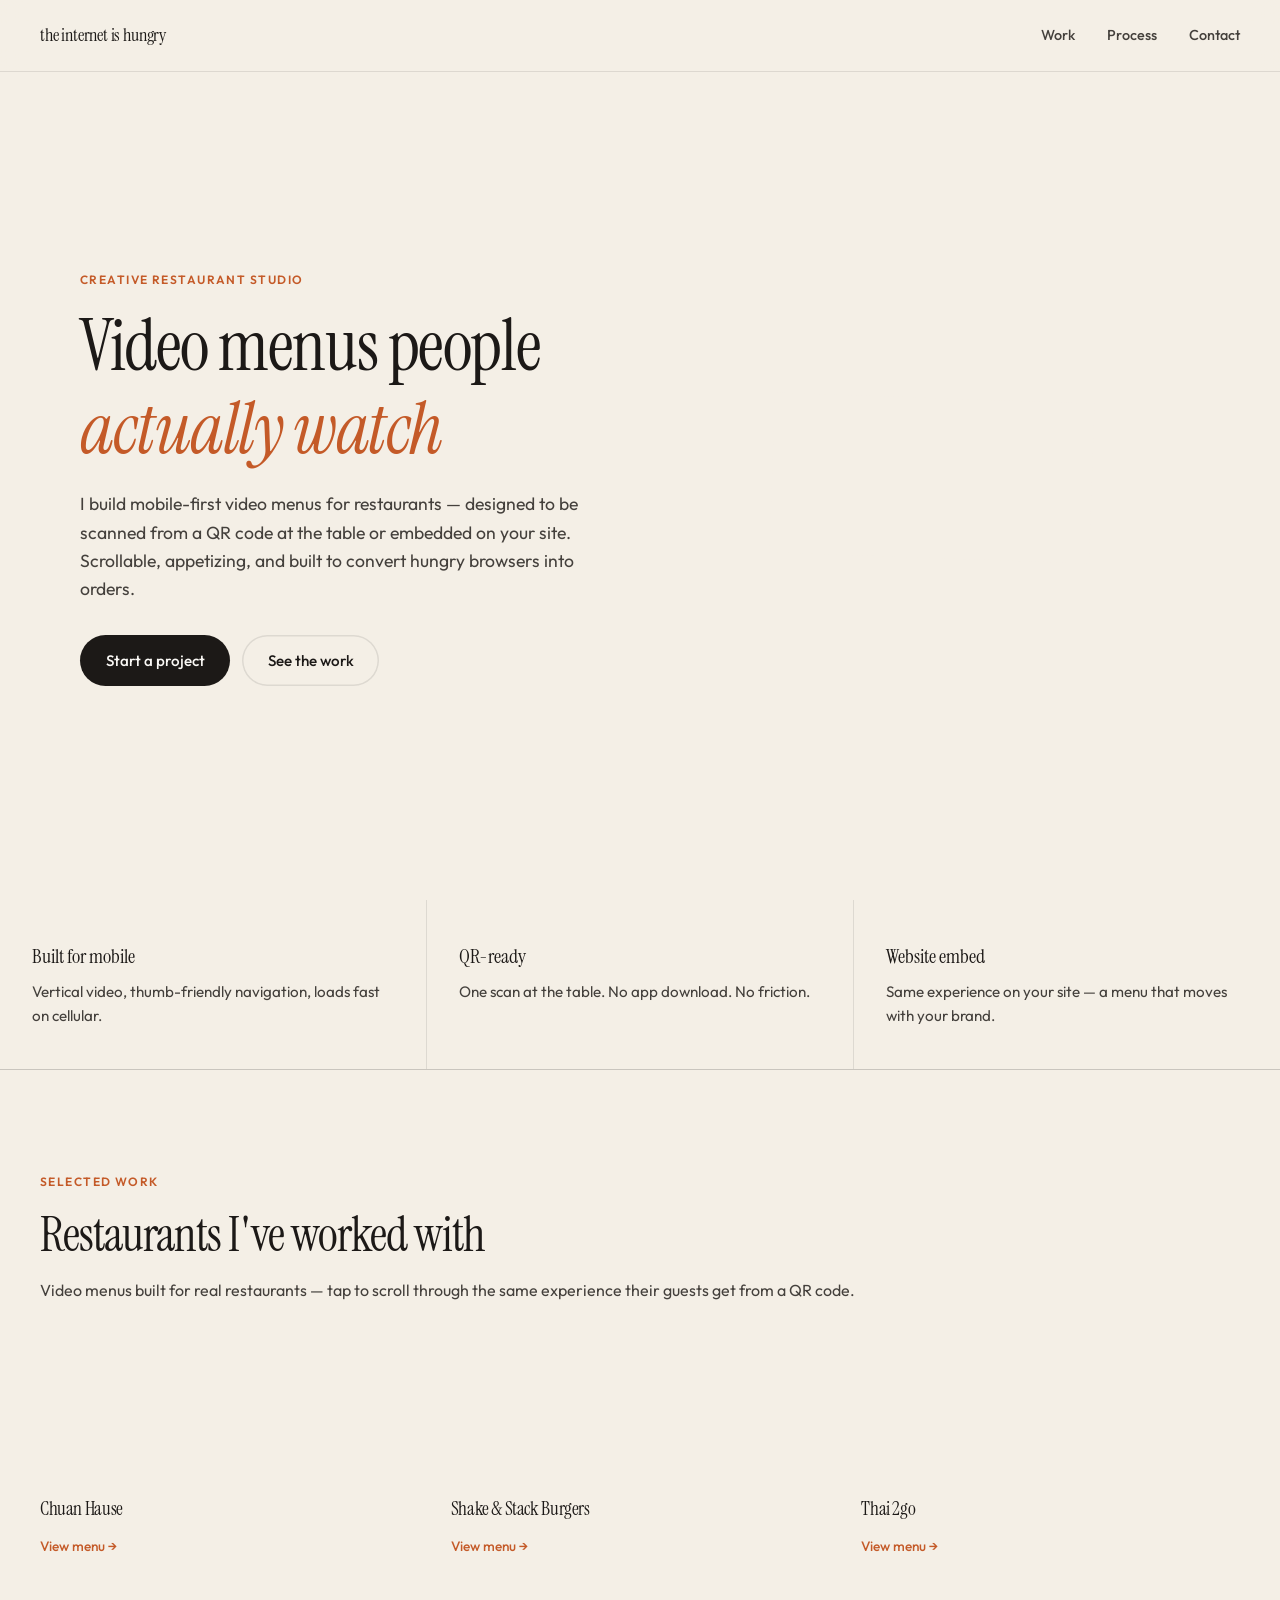
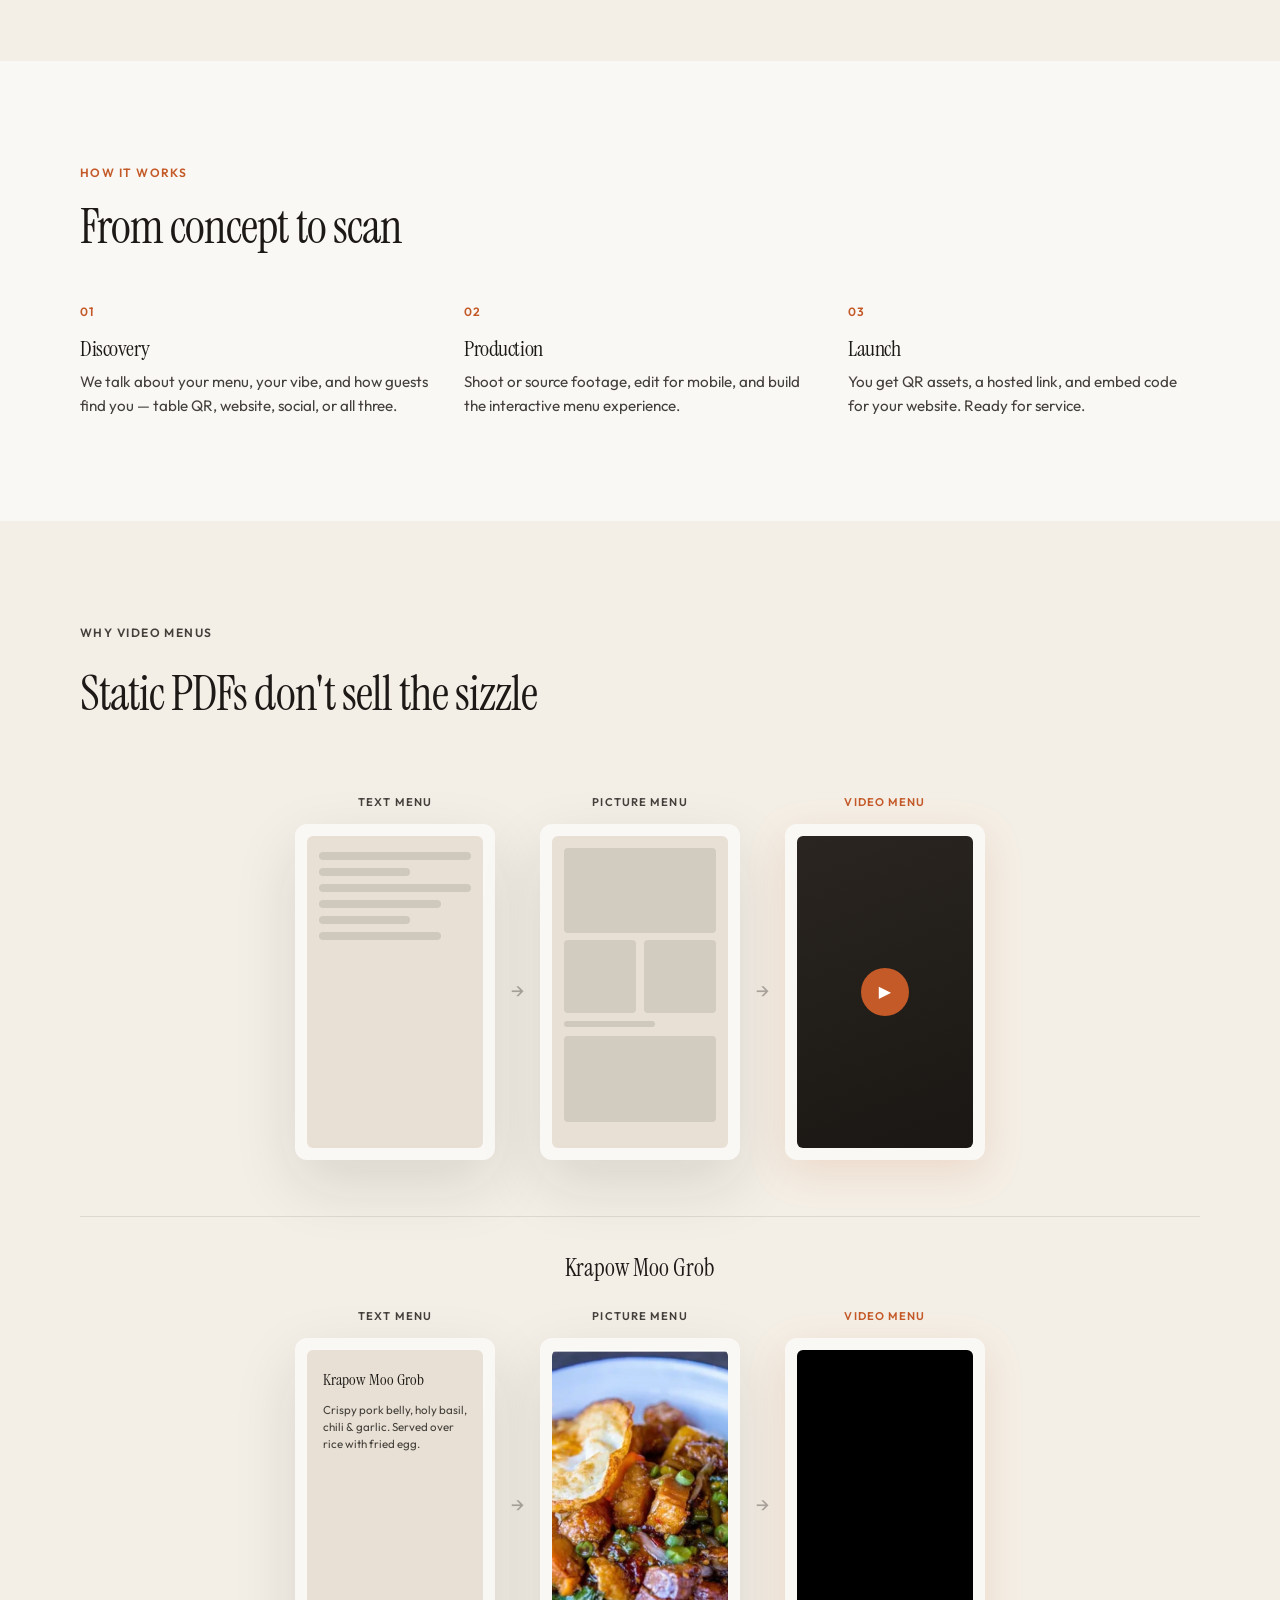
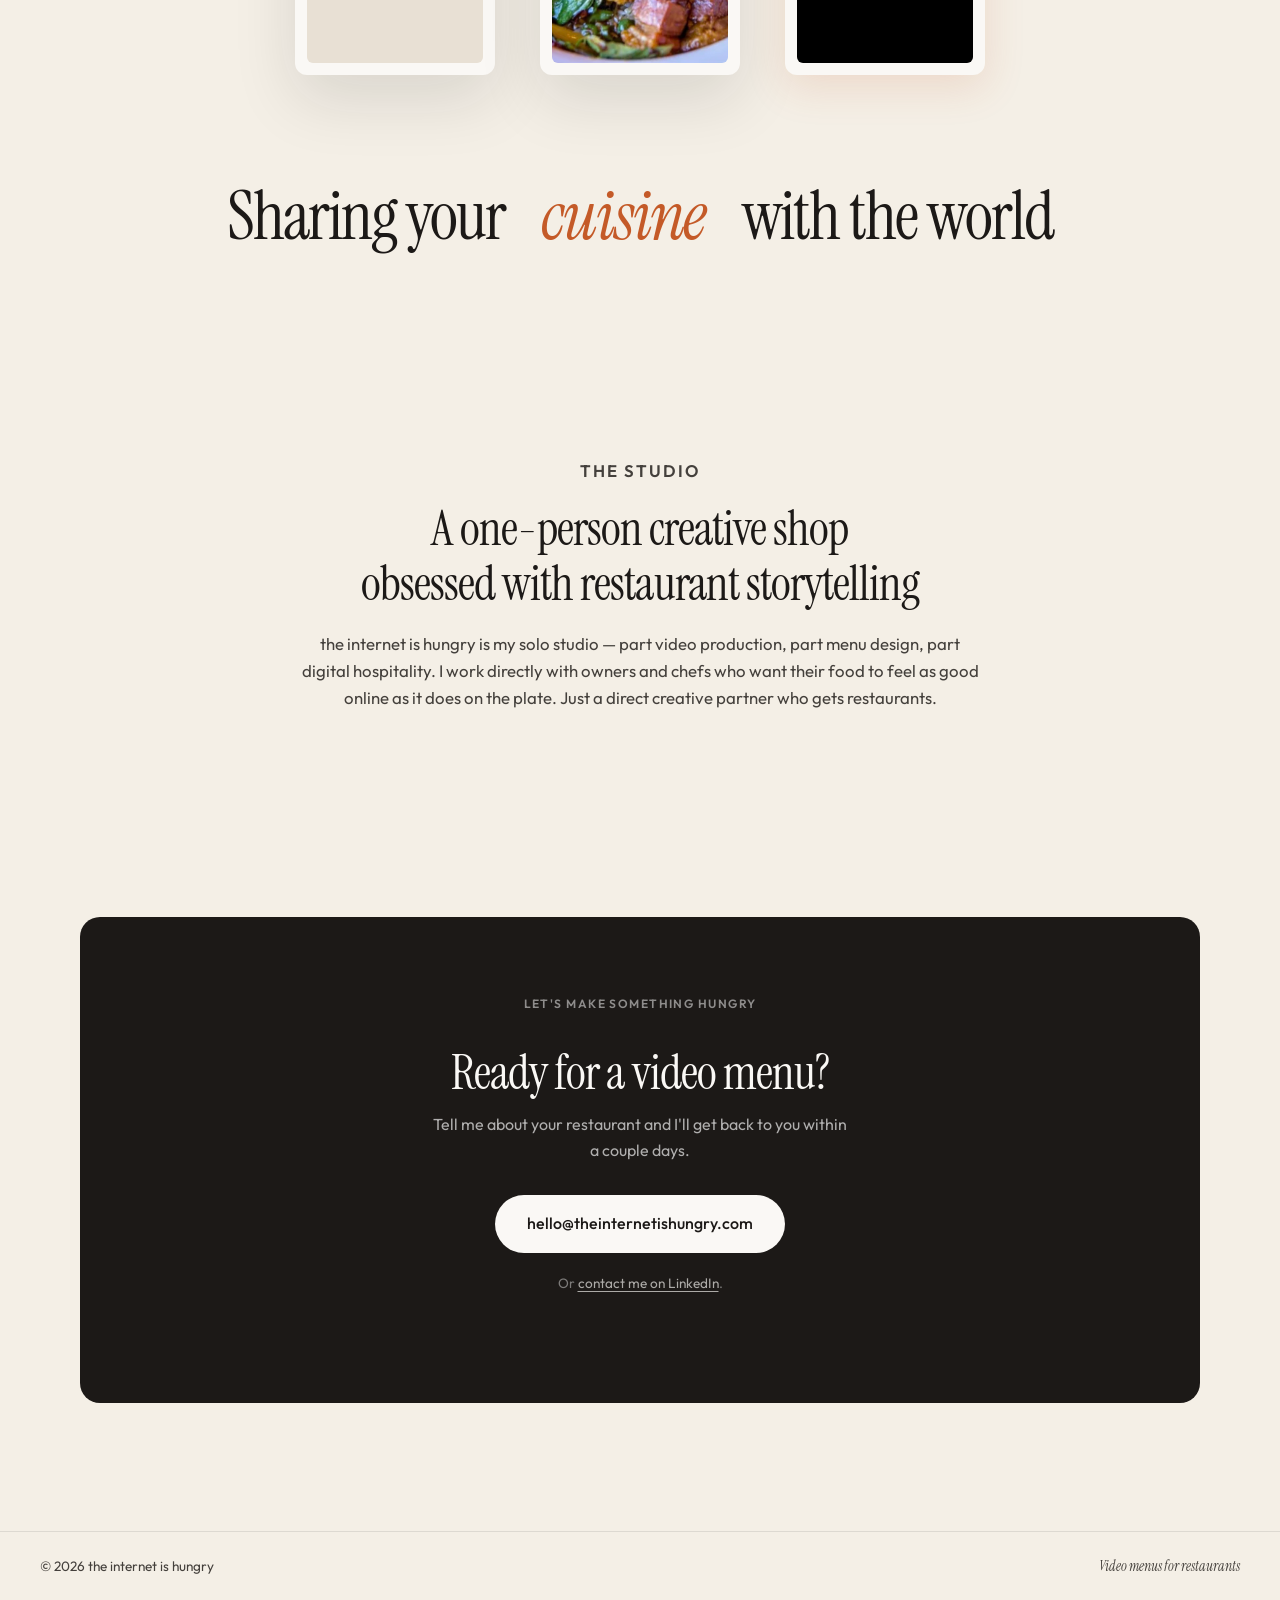
==== index.html @ 8350bfed "updated contact info" ====
<!DOCTYPE html>
<html lang="en">
<head>
    <meta charset="UTF-8">
    <meta name="viewport" content="width=device-width, initial-scale=1.0">
    <meta name="description" content="Creative video menus for restaurants — mobile-first experiences built for QR codes and your website.">
    <title>the internet is hungry — Video Menus for Restaurants</title>
    <link rel="preconnect" href="https://fonts.googleapis.com">
    <link rel="preconnect" href="https://fonts.gstatic.com" crossorigin>
    <link href="https://fonts.googleapis.com/css2?family=Instrument+Serif:ital@0;1&family=Outfit:wght@300;400;500;600&display=swap" rel="stylesheet">
    <link rel="stylesheet" href="style.css">
</head>
<body>
    <header class="site-header">
        <a href="#" class="logo">the internet is hungry</a>
        <nav class="nav" aria-label="Main">
            <a href="#work">Work</a>
            <a href="#process">Process</a>
            <a href="#contact">Contact</a>
        </nav>
        <button class="nav-toggle" aria-label="Open menu" aria-expanded="false">
            <span></span>
            <span></span>
        </button>
    </header>

    <main>
        <section class="hero">
            <div class="hero-inner">
                <p class="eyebrow">Creative restaurant studio</p>
                <h1>Video menus people<br><em>actually watch</em></h1>
                <p class="hero-lead">
                    I build mobile-first video menus for restaurants — designed to be scanned from a QR code
                    at the table or embedded on your site. Scrollable, appetizing, and built to convert hungry
                    browsers into orders.
                </p>
                <div class="hero-actions">
                    <a href="#contact" class="btn btn-primary">Start a project</a>
                    <a href="#work" class="btn btn-ghost">See the work</a>
                </div>
            </div>
            <div class="hero-visual" aria-hidden="true">
                <a class="hero-demo-link" id="heroDemoLink" href="/chuan-hause/" aria-label="View menu: Chuan Hause">
                    <div class="phone-mockup phone-mockup--hero" id="heroMockup"></div>
                </a>
            </div>
        </section>

        <section class="value-strip">
            <div class="value-item">
                <span class="value-label">Built for mobile</span>
                <p>Vertical video, thumb-friendly navigation, loads fast on cellular.</p>
            </div>
            <div class="value-item">
                <span class="value-label">QR-ready</span>
                <p>One scan at the table. No app download. No friction.</p>
            </div>
            <div class="value-item">
                <span class="value-label">Website embed</span>
                <p>Same experience on your site — a menu that moves with your brand.</p>
            </div>
        </section>

        <section class="section section--work" id="work">
            <div class="section-header">
                <p class="eyebrow">Selected work</p>
                <h2>Restaurants I've worked with</h2>
                <p class="section-lead">
                    Video menus built for real restaurants — tap to scroll through
                    the same experience their guests get from a QR code.
                </p>
            </div>

            <div class="work-grid" id="workGrid">
                <!-- Populated by script.js from demos config -->
            </div>
        </section>

        <section class="section section--alt" id="process">
            <div class="section-header">
                <p class="eyebrow">How it works</p>
                <h2>From concept to scan</h2>
            </div>

            <ol class="process-steps">
                <li class="process-step">
                    <span class="step-num">01</span>
                    <h3>Discovery</h3>
                    <p>We talk about your menu, your vibe, and how guests find you — table QR, website, social, or all three.</p>
                </li>
                <li class="process-step">
                    <span class="step-num">02</span>
                    <h3>Production</h3>
                    <p>Shoot or source footage, edit for mobile, and build the interactive menu experience.</p>
                </li>
                <li class="process-step">
                    <span class="step-num">03</span>
                    <h3>Launch</h3>
                    <p>You get QR assets, a hosted link, and embed code for your website. Ready for service.</p>
                </li>
            </ol>
        </section>

        <section class="section section--evolution">
            <div class="evolution-layout">
                <div class="split-copy">
                    <p class="eyebrow">Why video menus</p>
                    <h2>Static PDFs don't sell the sizzle</h2>
                </div>

                <div class="evolution-showcase">
                    <div class="menu-evolution" aria-label="Menu format examples">
                        <div class="evolution-step">
                            <span class="evolution-label">Text menu</span>
                            <div class="evolution-card">
                                <div class="evolution-placeholder evolution-placeholder--text">
                                    <div class="text-line"></div>
                                    <div class="text-line text-line--short"></div>
                                    <div class="text-line"></div>
                                    <div class="text-line text-line--medium"></div>
                                    <div class="text-line text-line--short"></div>
                                    <div class="text-line text-line--medium"></div>
                                </div>
                            </div>
                        </div>

                        <span class="evolution-arrow" aria-hidden="true">→</span>

                        <div class="evolution-step">
                            <span class="evolution-label">Picture menu</span>
                            <div class="evolution-card">
                                <div class="evolution-placeholder evolution-placeholder--picture">
                                    <div class="picture-block picture-block--wide"></div>
                                    <div class="picture-row">
                                        <div class="picture-block"></div>
                                        <div class="picture-block"></div>
                                    </div>
                                    <div class="text-line text-line--short"></div>
                                    <div class="picture-block picture-block--wide"></div>
                                </div>
                            </div>
                        </div>

                        <span class="evolution-arrow" aria-hidden="true">→</span>

                        <div class="evolution-step evolution-step--highlight">
                            <span class="evolution-label">Video menu</span>
                            <div class="evolution-card">
                                <div class="evolution-placeholder evolution-placeholder--video">
                                    <span class="play-badge">▶</span>
                                </div>
                            </div>
                        </div>
                    </div>

                    <div class="evolution-example">
                        <p class="evolution-dish">Krapow Moo Grob</p>
                        <div class="menu-evolution menu-evolution--real" aria-label="Krapow Moo Grob menu evolution">
                            <div class="evolution-step">
                                <span class="evolution-label">Text menu</span>
                                <div class="evolution-card">
                                    <div class="evolution-text-sample">
                                        <h4>Krapow Moo Grob</h4>
                                        <p>Crispy pork belly, holy basil, chili &amp; garlic. Served over rice with fried egg.</p>
                                    </div>
                                </div>
                            </div>

                            <span class="evolution-arrow" aria-hidden="true">→</span>

                            <div class="evolution-step">
                                <span class="evolution-label">Picture menu</span>
                                <div class="evolution-card">
                                    <img src="images/evolution/krapow-moo-grob.jpg" alt="Krapow Moo Grob — picture menu">
                                </div>
                            </div>

                            <span class="evolution-arrow" aria-hidden="true">→</span>

                            <div class="evolution-step evolution-step--highlight">
                                <span class="evolution-label">Video menu</span>
                                <div class="evolution-card">
                                    <video src="images/evolution/krapow-moo-grob.mp4" autoplay muted loop playsinline aria-label="Krapow Moo Grob — video menu"></video>
                                </div>
                            </div>
                        </div>
                    </div>
                </div>

                <p class="evolution-tagline">
                    Sharing <span class="tagline-your">your</span> <span class="tagline-rotator" aria-live="polite"><span class="tagline-word">cuisine</span></span> with the world
                </p>
            </div>
        </section>

        <section class="section section--studio">
            <div class="studio-inner">
                <p class="eyebrow">The studio</p>
                <h2>A one-person creative shop<br>obsessed with restaurant storytelling</h2>
                <p>
                    the internet is hungry is my solo studio — part video production, part menu design,
                    part digital hospitality. I work directly with owners and chefs who want their food
                    to feel as good online as it does on the plate. Just a direct
                    creative partner who gets restaurants.
                </p>
            </div>
        </section>

        <section class="section section--contact" id="contact">
            <div class="contact-card">
                <p class="eyebrow">Let's make something hungry</p>
                <h2>Ready for a video menu?</h2>
                <p>Tell me about your restaurant and I'll get back to you within a couple days.</p>
                <a href="mailto:hello@theinternetishungry.com" class="btn btn-primary btn-large">hello@theinternetishungry.com</a>
                <p class="contact-note">Or <a href="https://www.linkedin.com/in/yannickvetter/" target="_blank" rel="noopener noreferrer">contact me on LinkedIn</a>.</p>
            </div>
        </section>
    </main>

    <footer class="site-footer">
        <span>&copy; <span id="year"></span> the internet is hungry</span>
        <span class="footer-tag">Video menus for restaurants</span>
    </footer>

    <script src="script.js"></script>
</body>
</html>
---- style.css ----
*,
*::before,
*::after {
    margin: 0;
    padding: 0;
    box-sizing: border-box;
}

:root {
    --cream: #f4efe6;
    --cream-dark: #e8e0d4;
    --ink: #1c1917;
    --ink-soft: #44403c;
    --accent: #c45a28;
    --accent-hover: #a8481f;
    --warm-white: #faf8f5;
    --white: #ffffff;
    --border: rgba(28, 25, 23, 0.1);
    --shadow: 0 24px 64px rgba(28, 25, 23, 0.12);
    --radius: 12px;
    --radius-lg: 20px;
    --font-serif: "Instrument Serif", Georgia, serif;
    --font-sans: "Outfit", system-ui, sans-serif;
    --max-width: 1120px;
    --header-height: 72px;
}

html {
    scroll-behavior: smooth;
}

body {
    font-family: var(--font-sans);
    font-weight: 400;
    color: var(--ink);
    background: var(--cream);
    line-height: 1.6;
    -webkit-font-smoothing: antialiased;
}

code {
    font-family: ui-monospace, "SF Mono", monospace;
    font-size: 0.85em;
    background: rgba(28, 25, 23, 0.06);
    padding: 0.15em 0.45em;
    border-radius: 4px;
}

img,
video {
    display: block;
    max-width: 100%;
}

a {
    color: inherit;
    text-decoration: none;
}

/* Header */

.site-header {
    position: fixed;
    top: 0;
    left: 0;
    right: 0;
    z-index: 100;
    height: var(--header-height);
    display: flex;
    align-items: center;
    justify-content: space-between;
    padding: 0 clamp(1.25rem, 4vw, 2.5rem);
    background: rgba(244, 239, 230, 0.85);
    backdrop-filter: blur(12px);
    border-bottom: 1px solid var(--border);
}

.logo {
    font-family: var(--font-serif);
    font-size: 1.15rem;
    letter-spacing: -0.01em;
}

.nav {
    display: flex;
    gap: 2rem;
}

.nav a {
    font-size: 0.9rem;
    font-weight: 500;
    color: var(--ink-soft);
    transition: color 0.2s;
}

.nav a:hover {
    color: var(--ink);
}

.nav-toggle {
    display: none;
    flex-direction: column;
    gap: 6px;
    background: none;
    border: none;
    cursor: pointer;
    padding: 4px;
}

.nav-toggle span {
    display: block;
    width: 22px;
    height: 2px;
    background: var(--ink);
    transition: transform 0.2s, opacity 0.2s;
}

.nav-toggle[aria-expanded="true"] span:first-child {
    transform: translateY(4px) rotate(45deg);
}

.nav-toggle[aria-expanded="true"] span:last-child {
    transform: translateY(-4px) rotate(-45deg);
}

/* Buttons */

.btn {
    display: inline-flex;
    align-items: center;
    justify-content: center;
    padding: 0.85rem 1.6rem;
    font-family: var(--font-sans);
    font-size: 0.95rem;
    font-weight: 500;
    border-radius: 999px;
    border: none;
    cursor: pointer;
    transition: background 0.2s, color 0.2s, transform 0.15s;
}

.btn:active {
    transform: scale(0.98);
}

.btn-primary {
    background: var(--ink);
    color: var(--warm-white);
}

.btn-primary:hover {
    background: var(--accent);
}

.btn-ghost {
    background: transparent;
    color: var(--ink);
    box-shadow: inset 0 0 0 1.5px var(--border);
}

.btn-ghost:hover {
    box-shadow: inset 0 0 0 1.5px var(--ink);
}

.btn-large {
    padding: 1rem 2rem;
    font-size: 1rem;
}

/* Typography helpers */

.eyebrow {
    font-size: 0.75rem;
    font-weight: 600;
    letter-spacing: 0.12em;
    text-transform: uppercase;
    color: var(--accent);
    margin-bottom: 1rem;
}

h1, h2, h3 {
    font-family: var(--font-serif);
    font-weight: 400;
    line-height: 1.15;
    letter-spacing: -0.02em;
}

h1 {
    font-size: clamp(2.75rem, 6vw, 4.5rem);
    margin-bottom: 1.25rem;
}

h1 em {
    font-style: italic;
    color: var(--accent);
}

h2 {
    font-size: clamp(2rem, 4vw, 3rem);
    margin-bottom: 1rem;
}

h3 {
    font-size: 1.35rem;
    margin-bottom: 0.5rem;
}

/* Hero */

.hero {
    position: relative;
    min-height: 100vh;
    padding: calc(var(--header-height) + 3rem) clamp(1.25rem, 4vw, 2.5rem) 4rem;
    display: grid;
    grid-template-columns: 1fr 1fr;
    gap: 3rem;
    align-items: center;
    max-width: calc(var(--max-width) + 5rem);
    margin: 0 auto;
    background: var(--cream);
}

.hero-inner,
.hero-visual {
    position: relative;
}

.hero-lead {
    font-size: 1.1rem;
    color: var(--ink-soft);
    max-width: 32rem;
    margin-bottom: 2rem;
}

.hero-actions {
    display: flex;
    flex-wrap: wrap;
    gap: 0.75rem;
}

.hero-visual {
    display: flex;
    justify-content: center;
    align-items: center;
    background: var(--cream);
}

.hero-demo-link {
    display: block;
    transition: transform 0.2s ease;
}

.hero-demo-link:hover {
    transform: scale(1.02);
}

.hero-demo-link:focus-visible {
    outline: 2px solid var(--accent);
    outline-offset: 4px;
    border-radius: 4px;
}

/* Mockup videos include a #fff rectangle around the phone — blend it away */
.phone-mockup {
    width: min(300px, 82vw);
    background: var(--cream);
    line-height: 0;
}

.phone-mockup--hero {
    width: min(320px, 88vw);
    transform: rotate(2deg);
}

.phone-mockup video {
    display: block;
    width: 100%;
    height: auto;
    mix-blend-mode: darken;
}

.phone-placeholder {
    width: 100%;
    aspect-ratio: 9 / 16;
    display: flex;
    flex-direction: column;
    align-items: center;
    justify-content: center;
    gap: 0.75rem;
    padding: 2rem;
    text-align: center;
    background: linear-gradient(160deg, #2a2520 0%, #1a1714 100%);
    color: rgba(255, 255, 255, 0.5);
    font-size: 0.8rem;
    line-height: 1.4;
}

.phone-placeholder code {
    background: rgba(255, 255, 255, 0.08);
    color: rgba(255, 255, 255, 0.6);
}

.placeholder-icon {
    font-size: 2rem;
    color: var(--accent);
    opacity: 0.8;
}

/* Value strip */

.value-strip {
    display: grid;
    grid-template-columns: repeat(3, 1fr);
    gap: 1px;
    background: var(--border);
    border-top: none;
    border-bottom: 1px solid var(--border);
}

.value-item {
    background: var(--cream);
    padding: 2.5rem clamp(1.25rem, 3vw, 2rem);
}

.value-label {
    display: block;
    font-family: var(--font-serif);
    font-size: 1.25rem;
    margin-bottom: 0.5rem;
}

.value-item p {
    font-size: 0.95rem;
    color: var(--ink-soft);
}

/* Sections */

.section {
    padding: clamp(4rem, 8vw, 7rem) clamp(1.25rem, 4vw, 2.5rem);
    max-width: calc(var(--max-width) + 5rem);
    margin: 0 auto;
}

.section--work {
    max-width: none;
    background: var(--cream);
}

.section--work .section-header,
.section--work .work-grid {
    max-width: calc(var(--max-width) + 5rem);
    margin-left: auto;
    margin-right: auto;
}

.section--alt {
    background: var(--warm-white);
    max-width: none;
    padding-left: clamp(1.25rem, 4vw, 2.5rem);
    padding-right: clamp(1.25rem, 4vw, 2.5rem);
}

.section--alt .section-header,
.section--alt .process-steps {
    max-width: var(--max-width);
    margin-left: auto;
    margin-right: auto;
}

.section-header {
    max-width: 640px;
    margin-bottom: 3rem;
}

.section-lead {
    color: var(--ink-soft);
    margin-top: 0.75rem;
}

/* Work grid */

.work-grid {
    display: grid;
    grid-template-columns: repeat(auto-fill, minmax(min(100%, 320px), 1fr));
    gap: 2rem;
}

.work-card {
    display: flex;
    flex-direction: column;
    gap: 1rem;
}

.work-card-link {
    display: flex;
    flex-direction: column;
    gap: 1rem;
    transition: transform 0.2s ease;
}

.work-card-link:hover {
    transform: translateY(-4px);
}

.work-card-link:focus-visible {
    outline: 2px solid var(--accent);
    outline-offset: 4px;
    border-radius: 4px;
}

.work-card-meta h3 {
    font-size: 1.2rem;
}

.work-card-meta p {
    font-size: 0.9rem;
    color: var(--ink-soft);
}

.work-card-cta {
    display: inline-block;
    margin-top: 0.5rem;
    font-size: 0.85rem;
    font-weight: 500;
    color: var(--accent);
}

.work-card .phone-mockup {
    width: 100%;
    max-width: 260px;
    margin: 0 auto;
}

/* Process */

.process-steps {
    list-style: none;
    display: grid;
    grid-template-columns: repeat(3, 1fr);
    gap: 2rem;
}

.process-step {
    position: relative;
}

.step-num {
    display: block;
    font-size: 0.75rem;
    font-weight: 600;
    letter-spacing: 0.1em;
    color: var(--accent);
    margin-bottom: 1rem;
}

.process-step p {
    font-size: 0.95rem;
    color: var(--ink-soft);
}

/* Split section */

.split {
    display: grid;
    grid-template-columns: 1fr 1fr;
    gap: 4rem;
    align-items: center;
}

.split-copy p {
    color: var(--ink-soft);
    margin-bottom: 1.5rem;
}

.check-list {
    list-style: none;
    display: flex;
    flex-direction: column;
    gap: 0.75rem;
}

.check-list li {
    position: relative;
    padding-left: 1.5rem;
    font-size: 0.95rem;
}

.check-list li::before {
    content: "";
    position: absolute;
    left: 0;
    top: 0.55em;
    width: 8px;
    height: 8px;
    border-radius: 50%;
    background: var(--accent);
}

/* Why video menus — menu evolution */

.section--evolution {
    max-width: calc(var(--max-width) + 5rem);
}

.evolution-layout {
    display: flex;
    flex-direction: column;
    gap: clamp(2.5rem, 5vw, 3.5rem);
}

.section--evolution .split-copy {
    max-width: 640px;
}

.evolution-showcase {
    display: flex;
    flex-direction: column;
    gap: clamp(2.5rem, 5vw, 3.5rem);
    width: 100%;
}

.evolution-example {
    display: flex;
    flex-direction: column;
    align-items: center;
    gap: 1.25rem;
    padding-top: clamp(1.5rem, 3vw, 2rem);
    border-top: 1px solid var(--border);
}

.evolution-dish {
    font-family: var(--font-serif);
    font-size: clamp(1.25rem, 3vw, 1.5rem);
    font-weight: 400;
    color: var(--ink);
    text-align: center;
}

.menu-evolution {
    display: flex;
    align-items: flex-start;
    justify-content: center;
    gap: clamp(0.5rem, 2vw, 1rem);
    width: 100%;
}

.evolution-step {
    flex: 1;
    max-width: 200px;
    display: flex;
    flex-direction: column;
    gap: 0.75rem;
}

.evolution-step--highlight .evolution-card {
    box-shadow: 0 12px 40px rgba(196, 90, 40, 0.15);
}

.evolution-step--highlight .evolution-label {
    color: var(--accent);
}

.evolution-label {
    font-size: 0.7rem;
    font-weight: 600;
    letter-spacing: 0.1em;
    text-transform: uppercase;
    color: var(--ink-soft);
    text-align: center;
}

.evolution-card {
    background: var(--warm-white);
    border-radius: var(--radius);
    padding: 0.75rem;
    box-shadow: var(--shadow);
    overflow: hidden;
}

.evolution-card img {
    display: block;
    width: 100%;
    aspect-ratio: 9 / 16;
    object-fit: cover;
    border-radius: 6px;
}

.evolution-card video {
    display: block;
    width: 100%;
    aspect-ratio: 9 / 16;
    object-fit: cover;
    border-radius: 6px;
    background: #000;
}

.evolution-text-sample {
    aspect-ratio: 9 / 16;
    border-radius: 6px;
    background: var(--cream-dark);
    padding: 1.25rem 1rem;
    display: flex;
    flex-direction: column;
    gap: 0.75rem;
}

.evolution-text-sample h4 {
    font-family: var(--font-serif);
    font-size: 1rem;
    font-weight: 400;
    color: var(--ink);
    line-height: 1.2;
}

.evolution-text-sample p {
    font-size: 0.72rem;
    line-height: 1.5;
    color: var(--ink-soft);
}

.evolution-placeholder {
    aspect-ratio: 9 / 16;
    border-radius: 6px;
    overflow: hidden;
}

.evolution-placeholder--text {
    background: var(--cream-dark);
    padding: 1rem 0.75rem;
    display: flex;
    flex-direction: column;
    gap: 0.5rem;
}

.evolution-placeholder--picture {
    background: var(--cream-dark);
    padding: 0.75rem;
    display: flex;
    flex-direction: column;
    gap: 0.45rem;
}

.picture-row {
    display: grid;
    grid-template-columns: 1fr 1fr;
    gap: 0.45rem;
}

.picture-block {
    aspect-ratio: 1;
    background: rgba(28, 25, 23, 0.1);
    border-radius: 4px;
}

.picture-block--wide {
    aspect-ratio: 16 / 9;
    width: 100%;
}

.evolution-placeholder--picture .text-line {
    height: 6px;
    margin: 0.1rem 0;
}

.evolution-placeholder--video {
    background: linear-gradient(160deg, #2a2520, #1a1714);
    display: flex;
    align-items: center;
    justify-content: center;
}

.evolution-arrow {
    flex-shrink: 0;
    align-self: center;
    margin-top: 1.75rem;
    font-size: 1.25rem;
    color: var(--ink-soft);
    opacity: 0.4;
}

.text-line {
    height: 8px;
    background: rgba(28, 25, 23, 0.12);
    border-radius: 4px;
}

.text-line--short {
    width: 60%;
}

.text-line--medium {
    width: 80%;
}

.play-badge {
    width: 48px;
    height: 48px;
    display: flex;
    align-items: center;
    justify-content: center;
    background: var(--accent);
    color: white;
    border-radius: 50%;
    font-size: 1rem;
}

.evolution-tagline {
    font-family: var(--font-serif);
    font-size: clamp(2.75rem, 6.5vw, 4.25rem);
    font-weight: 400;
    line-height: 1.1;
    letter-spacing: -0.03em;
    color: var(--ink);
    text-align: center;
    max-width: none;
    margin: 0 auto;
    padding-top: clamp(2rem, 4vw, 3rem);
    white-space: nowrap;
}

.tagline-your {
    font-style: normal;
    color: inherit;
}

.tagline-rotator {
    display: inline-block;
    position: relative;
    min-width: 7ch;
    text-align: center;
    vertical-align: baseline;
}

.tagline-word {
    display: inline-block;
    font-style: italic;
    font-weight: 400;
    color: var(--accent);
    white-space: nowrap;
    transition: opacity 0.4s ease, transform 0.4s ease, color 0.4s ease;
}

.tagline-word.is-exiting {
    opacity: 0;
    transform: translateY(-0.4em);
}

.tagline-word.is-entering {
    opacity: 0;
    transform: translateY(0.4em);
}

@media (prefers-reduced-motion: reduce) {
    .tagline-word {
        transition: color 0.4s ease;
    }

    .tagline-word.is-exiting,
    .tagline-word.is-entering {
        opacity: 1;
        transform: none;
    }
}

/* Studio */

.section--studio {
    text-align: center;
}

.studio-inner {
    max-width: 680px;
    margin: 0 auto;
}

.studio-inner h2 {
    margin-bottom: 1.25rem;
}

.studio-inner p {
    color: var(--ink-soft);
    font-size: 1.05rem;
}

/* Contact */

.section--contact {
    padding-bottom: clamp(5rem, 10vw, 8rem);
}

.contact-card {
    text-align: center;
    background: var(--ink);
    color: var(--warm-white);
    padding: clamp(3rem, 6vw, 5rem) clamp(1.5rem, 4vw, 3rem);
    border-radius: var(--radius-lg);
}

.contact-card .eyebrow {
    color: rgba(255, 255, 255, 0.5);
}

.contact-card h2 {
    margin-bottom: 0.75rem;
}

.contact-card > p {
    color: rgba(255, 255, 255, 0.65);
    margin-bottom: 2rem;
    max-width: 420px;
    margin-left: auto;
    margin-right: auto;
}

.contact-card .btn-primary {
    background: var(--warm-white);
    color: var(--ink);
}

.contact-card .btn-primary:hover {
    background: var(--accent);
    color: var(--warm-white);
}

.contact-note {
    margin-top: 1.25rem !important;
    font-size: 0.85rem !important;
    opacity: 0.65;
}

.contact-note a {
    color: var(--warm-white);
    text-decoration: underline;
    text-underline-offset: 3px;
}

.contact-note a:hover {
    color: #fff;
    opacity: 1;
}

/* Footer */

.site-footer {
    display: flex;
    justify-content: space-between;
    align-items: center;
    padding: 1.5rem clamp(1.25rem, 4vw, 2.5rem);
    border-top: 1px solid var(--border);
    font-size: 0.85rem;
    color: var(--ink-soft);
}

.footer-tag {
    font-family: var(--font-serif);
    font-style: italic;
}

/* Mobile nav open state */

.site-header.nav-open .nav {
    display: flex;
}

/* Responsive */

@media (max-width: 960px) {
    .hero {
        grid-template-columns: 1fr;
        min-height: auto;
        padding-top: calc(var(--header-height) + 2rem);
    }

    .hero-visual {
        order: -1;
    }

    .phone-mockup--hero {
        width: min(260px, 72vw);
        transform: none;
    }

    .value-strip {
        grid-template-columns: 1fr;
    }

    .process-steps {
        grid-template-columns: 1fr 1fr;
    }

    .split {
        grid-template-columns: 1fr;
        gap: 2.5rem;
    }

    .menu-evolution {
        flex-wrap: wrap;
        gap: 1rem;
    }

    .evolution-step {
        max-width: calc(33.333% - 1rem);
        min-width: 100px;
    }

    .evolution-arrow {
        margin-top: 1.5rem;
        font-size: 1rem;
    }
}

@media (max-width: 640px) {
    .menu-evolution {
        flex-direction: column;
        align-items: center;
        max-width: 220px;
        margin: 0 auto;
    }

    .evolution-step {
        max-width: 100%;
        width: 100%;
    }

    .evolution-arrow {
        transform: rotate(90deg);
        margin: 0;
    }

    .evolution-tagline {
        font-size: clamp(1.85rem, 8vw, 2.75rem);
        white-space: normal;
        max-width: 22rem;
    }

    .nav-toggle {
        display: flex;
    }

    .nav {
        display: none;
        position: absolute;
        top: var(--header-height);
        left: 0;
        right: 0;
        flex-direction: column;
        gap: 0;
        background: var(--cream);
        border-bottom: 1px solid var(--border);
        padding: 0.5rem 0;
    }

    .nav a {
        padding: 0.85rem 1.25rem;
    }

    .process-steps {
        grid-template-columns: 1fr;
    }

    .site-footer {
        flex-direction: column;
        gap: 0.5rem;
        text-align: center;
    }
}
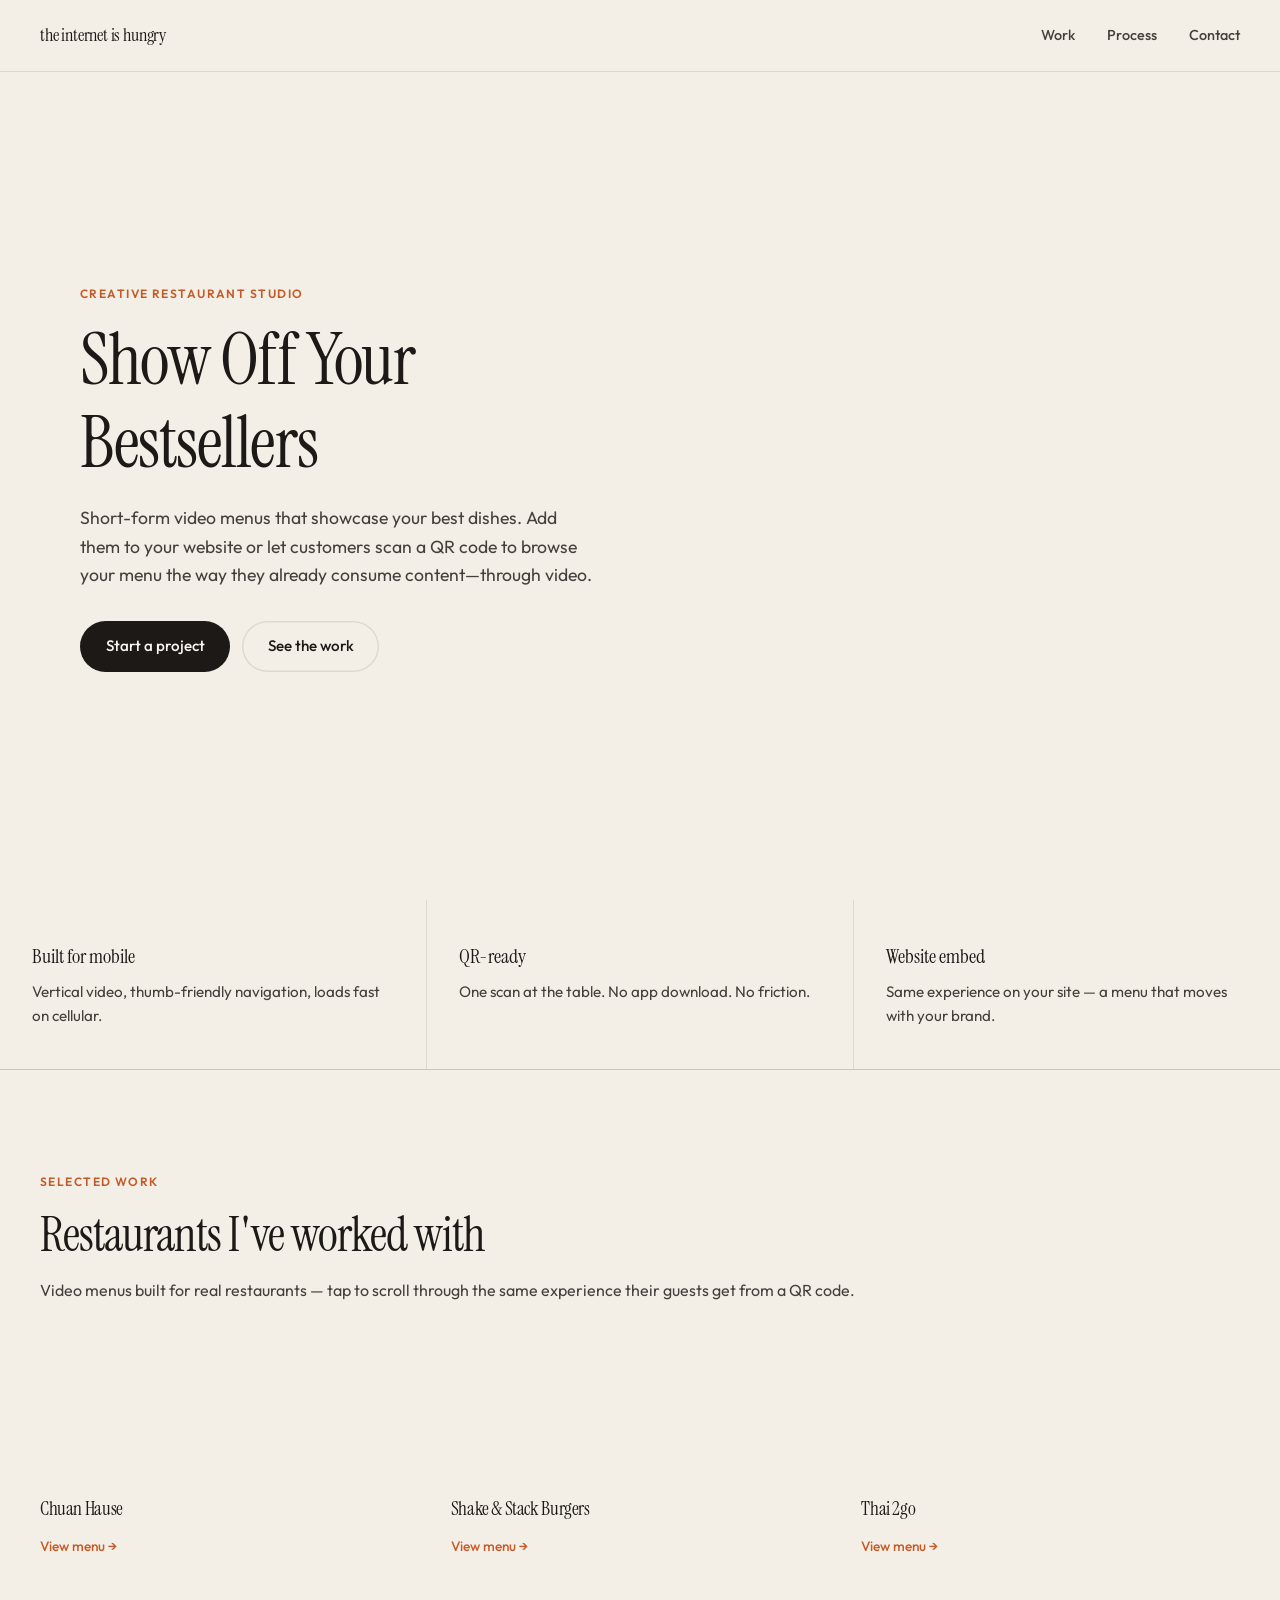
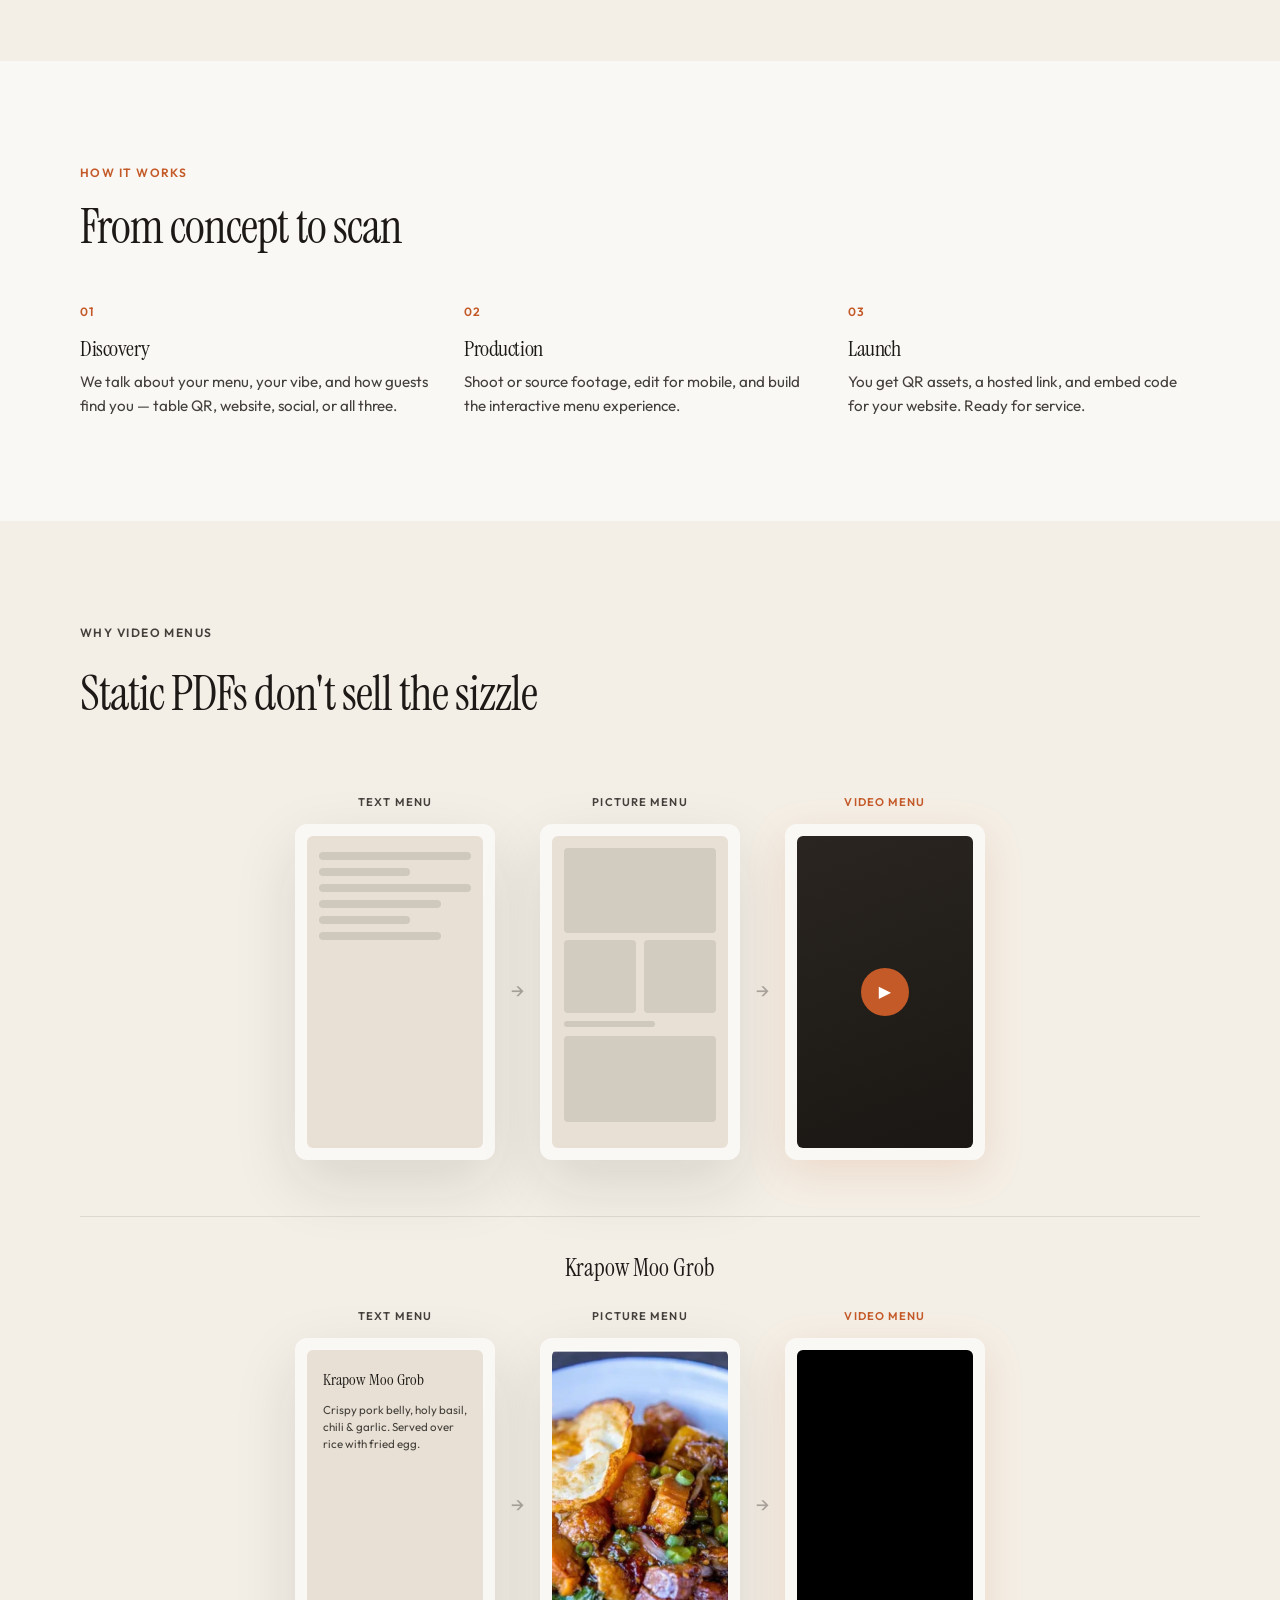
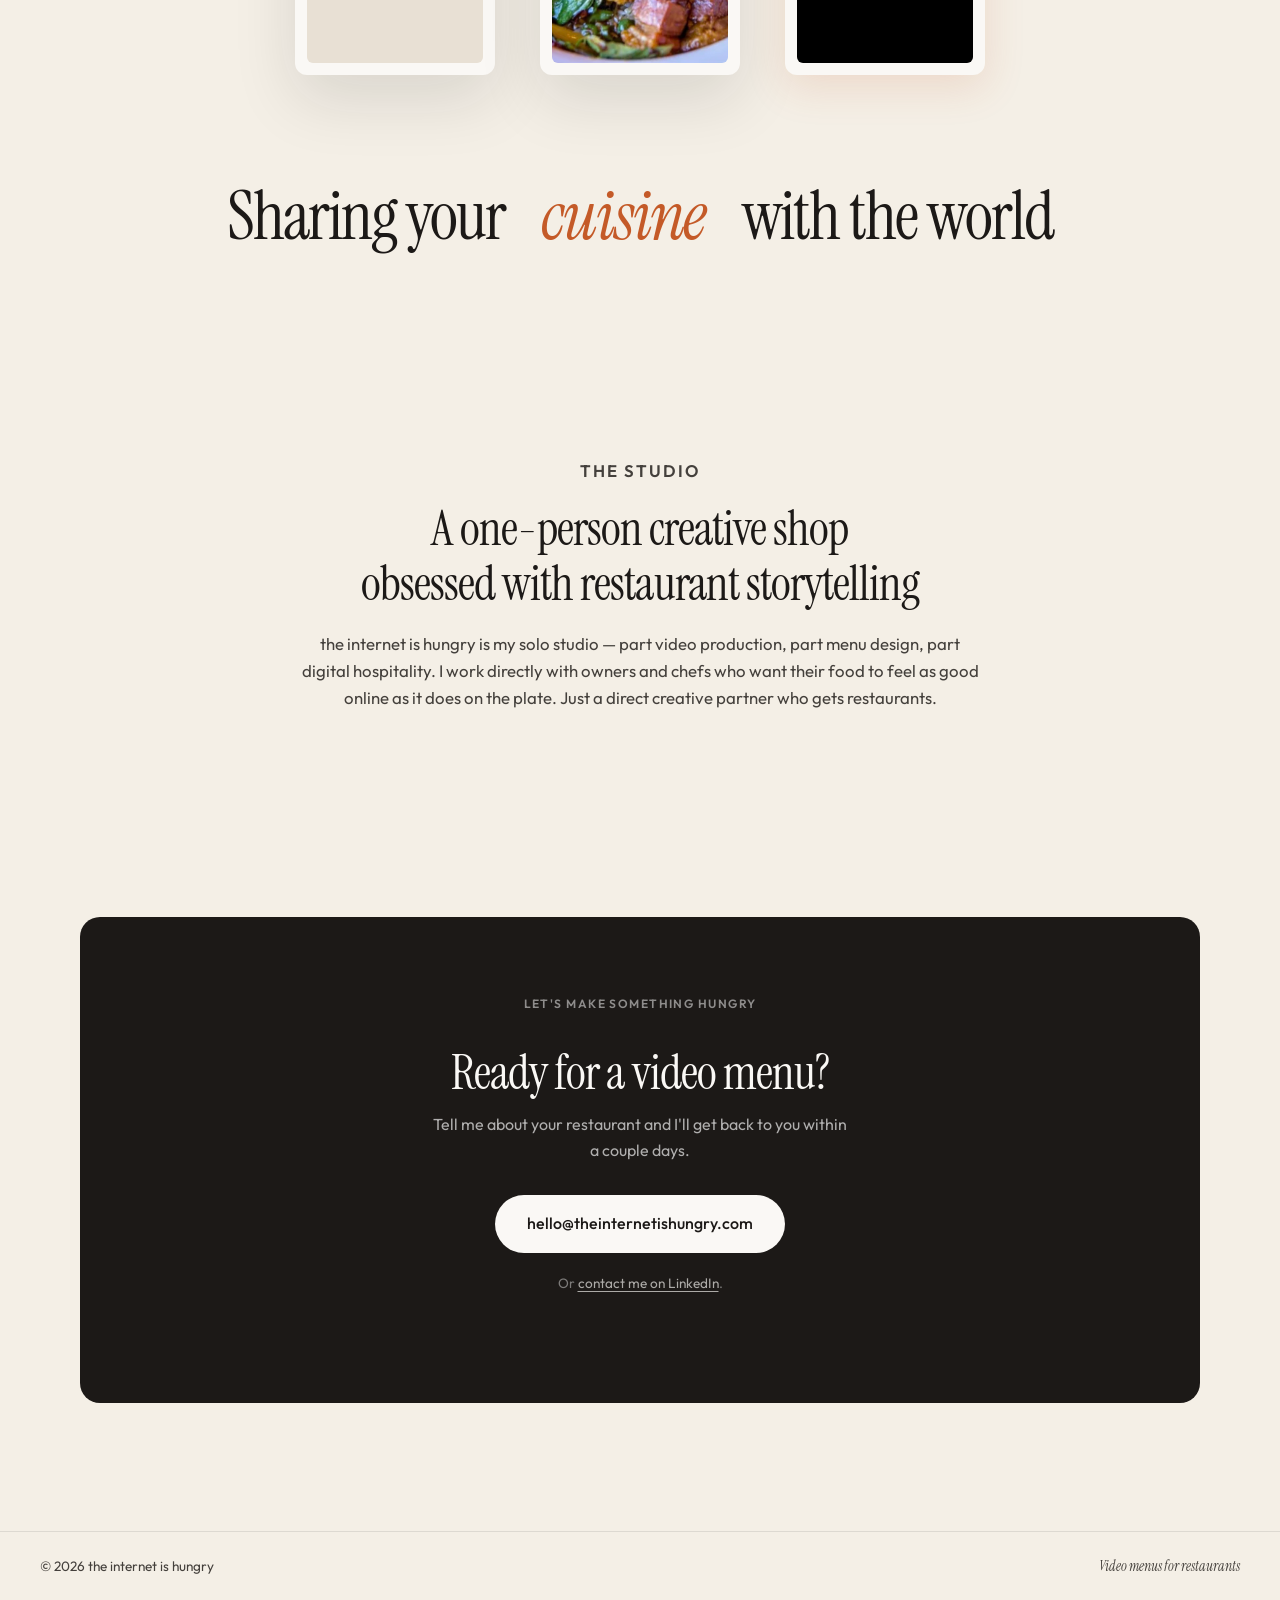
==== commit 639a36d4: "updated website main copy" ====
--- a/index.html
+++ b/index.html
@@ -3,12 +3,20 @@
 <head>
     <meta charset="UTF-8">
     <meta name="viewport" content="width=device-width, initial-scale=1.0">
+    <!-- Google tag (gtag.js) -->
+    <script async src="https://www.googletagmanager.com/gtag/js?id=G-HB6C1Q69ES"></script>
+    <script>
+      window.dataLayer = window.dataLayer || [];
+      function gtag(){dataLayer.push(arguments);}
+      gtag('js', new Date());
+      gtag('config', 'G-HB6C1Q69ES');
+    </script>
     <meta name="description" content="Creative video menus for restaurants — mobile-first experiences built for QR codes and your website.">
     <title>the internet is hungry — Video Menus for Restaurants</title>
     <link rel="preconnect" href="https://fonts.googleapis.com">
     <link rel="preconnect" href="https://fonts.gstatic.com" crossorigin>
     <link href="https://fonts.googleapis.com/css2?family=Instrument+Serif:ital@0;1&family=Outfit:wght@300;400;500;600&display=swap" rel="stylesheet">
-    <link rel="stylesheet" href="style.css">
+    <link rel="stylesheet" href="style.css" >
 </head>
 <body>
     <header class="site-header">
@@ -28,11 +36,10 @@
         <section class="hero">
             <div class="hero-inner">
                 <p class="eyebrow">Creative restaurant studio</p>
-                <h1>Video menus people<br><em>actually watch</em></h1>
+                <h1>Show Off Your Bestsellers</h1>
                 <p class="hero-lead">
-                    I build mobile-first video menus for restaurants — designed to be scanned from a QR code
-                    at the table or embedded on your site. Scrollable, appetizing, and built to convert hungry
-                    browsers into orders.
+                    Short-form video menus that showcase your best dishes. Add them to your website or let
+                    customers scan a QR code to browse your menu the way they already consume content—through video.
                 </p>
                 <div class="hero-actions">
                     <a href="#contact" class="btn btn-primary">Start a project</a>
